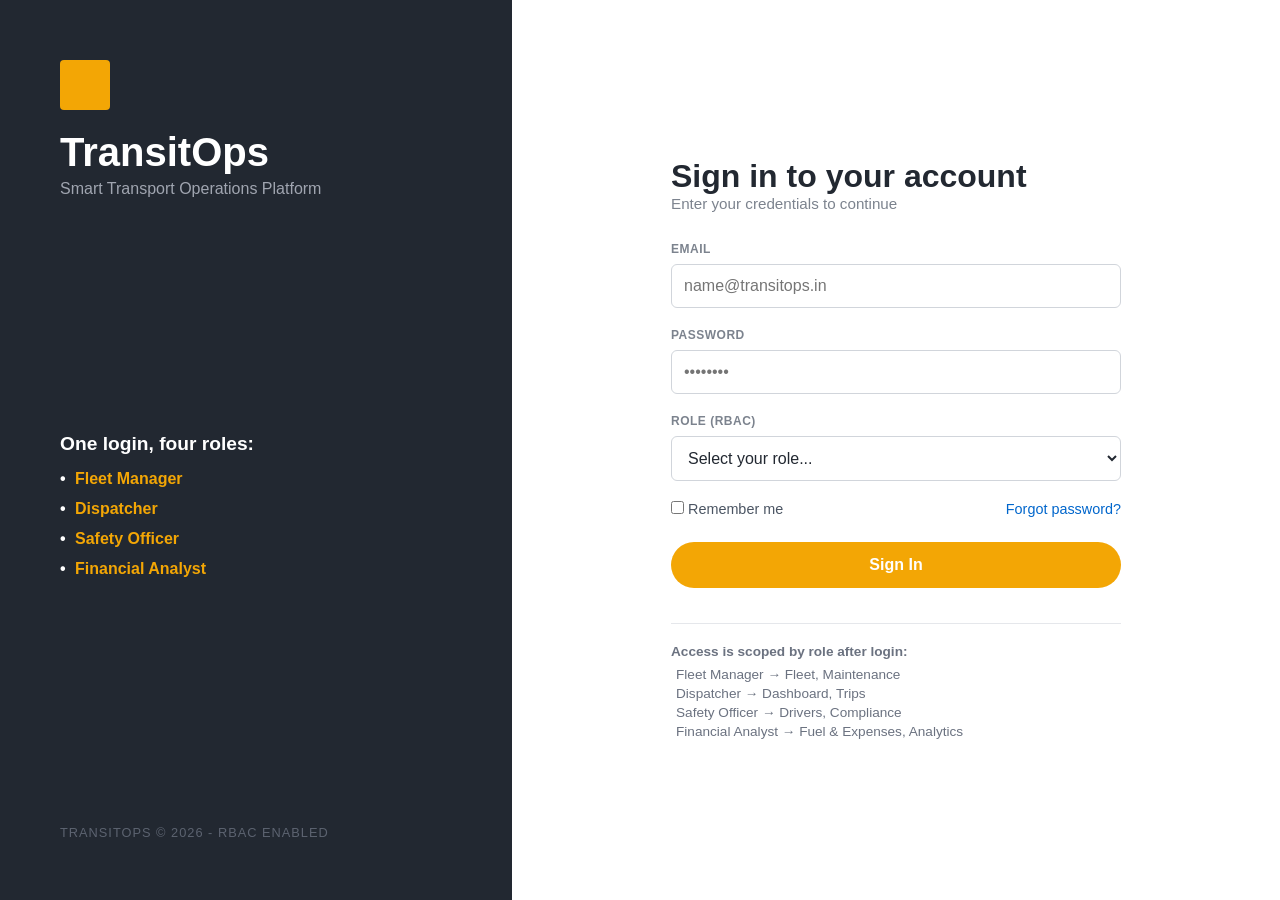
==== index.html @ 2f9e1c1c "Set up the split-screen login page structure and added a basic JavaScript check to handle role-based" ====
<!DOCTYPE html>
<html lang="en">
<head>
    <meta charset="UTF-8">
    <meta name="viewport" content="width=device-width, initial-scale=1.0">
    <title>TransitOps - Authentication</title>
    <link rel="stylesheet" href="styles.css">
</head>
<body>

    <!-- Main Container splitting the page in half -->
    <div class="auth-container">
        
        <!-- Left Banner Sidebar -->
        <div class="auth-sidebar">
            <div class="logo-section">
                <div class="logo-box"></div>
                <h1>TransitOps</h1>
                <p>Smart Transport Operations Platform</p>
            </div>
            
            <div class="info-section">
                <h3>One login, four roles:</h3>
                <ul>
                    <li>Fleet Manager</li>
                    <li>Dispatcher</li>
                    <li>Safety Officer</li>
                    <li>Financial Analyst</li>
                </ul>
            </div>
            
            <div class="footer-text">
                TRANSITOPS © 2026 - RBAC ENABLED
            </div>
        </div>
        
        <!-- Right Login Form Panel -->
        <div class="auth-form-panel">
            <div class="form-wrapper">
                <h2>Sign in to your account</h2>
                <p class="subtitle">Enter your credentials to continue</p>
                
                <!-- Error Message Banner (Hidden by default) -->
                <div id="error-message" class="error-banner" style="display: none;">
                    ✖ Invalid credentials. Please try again.
                </div>
                
                <form id="login-form">
                    <div class="input-group">
                        <label for="email">EMAIL</label>
                        <input type="email" id="email" placeholder="name@transitops.in" required>
                    </div>
                    
                    <div class="input-group">
                        <label for="password">PASSWORD</label>
                        <input type="password" id="password" placeholder="••••••••" required>
                    </div>
                    
                    <div class="input-group">
                        <label for="role">ROLE (RBAC)</label>
                        <select id="role" required>
                            <option value="">Select your role...</option>
                            <option value="Fleet Manager">Fleet Manager</option>
                            <option value="Dispatcher">Dispatcher</option>
                            <option value="Safety Officer">Safety Officer</option>
                            <option value="Financial Analyst">Financial Analyst</option>
                        </select>
                    </div>
                    
                    <div class="form-options">
                        <label class="checkbox-container">
                            <input type="checkbox" id="remember-me"> Remember me
                        </label>
                        <a href="#" class="forgot-link">Forgot password?</a>
                    </div>
                    
                    <button type="submit" class="btn-signin">Sign In</button>
                </form>
                
                <div class="scoped-info">
                    <p><strong>Access is scoped by role after login:</strong></p>
                    <ul>
                        <li>Fleet Manager → Fleet, Maintenance</li>
                        <li>Dispatcher → Dashboard, Trips</li>
                        <li>Safety Officer → Drivers, Compliance</li>
                        <li>Financial Analyst → Fuel & Expenses, Analytics</li>
                    </ul>
                </div>
            </div>
        </div>
        
    </div>

    <script src="auth.js"></script>
</body>
</html>
---- styles.css ----
/* Basic Reset */
* {
    margin: 0;
    padding: 0;
    box-sizing: border-box;
    font-family: 'Segoe UI', Tahoma, Geneva, Verdana, sans-serif;
}

body, html {
    height: 100%;
    background-color: #f8f9fa;
}

/* Split-screen container layout */
.auth-container {
    display: flex;
    height: 100vh;
    width: 100vw;
}

/* Left Dark Side Panel */
.auth-sidebar {
    width: 40%;
    background-color: #222831;
    color: #ffffff;
    padding: 60px;
    display: flex;
    flex-direction: column;
    justify-content: space-between;
}

.logo-box {
    width: 50px;
    height: 50px;
    background-color: #f3a605;
    margin-bottom: 20px;
    border-radius: 4px;
}

.logo-section h1 {
    font-size: 2.5rem;
    font-weight: 600;
}

.logo-section p {
    color: #a0a5b0;
    margin-top: 5px;
}

.info-section h3 {
    font-size: 1.2rem;
    margin-bottom: 15px;
    color: #ffffff;
}

.info-section ul {
    list-style: none;
}

.info-section li {
    margin-bottom: 12px;
    color: #f3a605;
    font-weight: bold;
    padding-left: 15px;
    position: relative;
}

.info-section li::before {
    content: "•";
    position: absolute;
    left: 0;
    color: #ffffff;
}

.footer-text {
    font-size: 0.8rem;
    color: #5c6370;
    letter-spacing: 1px;
}

/* Right Light Side Form Panel */
.auth-form-panel {
    width: 60%;
    background-color: #ffffff;
    display: flex;
    justify-content: center;
    align-items: center;
    padding: 40px;
}

.form-wrapper {
    width: 100%;
    max-width: 450px;
}

.form-wrapper h2 {
    font-size: 2rem;
    color: #222831;
}

.subtitle {
    color: #7c838e;
    margin-bottom: 30px;
    font-size: 0.95rem;
}

/* Forms and Inputs styling */
.input-group {
    margin-bottom: 20px;
}

.input-group label {
    display: block;
    font-size: 0.75rem;
    font-weight: bold;
    color: #7c838e;
    margin-bottom: 8px;
    letter-spacing: 0.5px;
}

.input-group input, .input-group select {
    width: 100%;
    padding: 12px;
    border: 1px solid #d1d5db;
    border-radius: 6px;
    font-size: 1rem;
    color: #222831;
    outline: none;
    background-color: #ffffff;
}

.input-group input:focus, .input-group select:focus {
    border-color: #f3a605;
}

.form-options {
    display: flex;
    justify-content: space-between;
    align-items: center;
    font-size: 0.9rem;
    margin-bottom: 25px;
}

.checkbox-container {
    color: #4b5563;
    cursor: pointer;
}

.forgot-link {
    color: #0066cc;
    text-decoration: none;
}

.forgot-link:hover {
    text-decoration: underline;
}

/* Action button matches mockup color primary */
.btn-signin {
    width: 100%;
    padding: 14px;
    background-color: #f3a605;
    color: #ffffff;
    border: none;
    border-radius: 25px;
    font-size: 1rem;
    font-weight: bold;
    cursor: pointer;
    transition: background 0.2s ease;
}

.btn-signin:hover {
    background-color: #d99404;
}

/* Error message styling box */
.error-banner {
    background-color: #fee2e2;
    border: 1px dashed #ef4444;
    color: #b91c1c;
    padding: 12px;
    border-radius: 6px;
    margin-bottom: 20px;
    font-size: 0.9rem;
}

/* Lower help text matching wireframe notes */
.scoped-info {
    margin-top: 35px;
    border-top: 1px solid #e5e7eb;
    padding-top: 20px;
    font-size: 0.85rem;
    color: #6b7280;
}

.scoped-info ul {
    margin-top: 8px;
    list-style-type: none;
    padding-left: 5px;
}

.scoped-info li {
    margin-bottom: 4px;
}
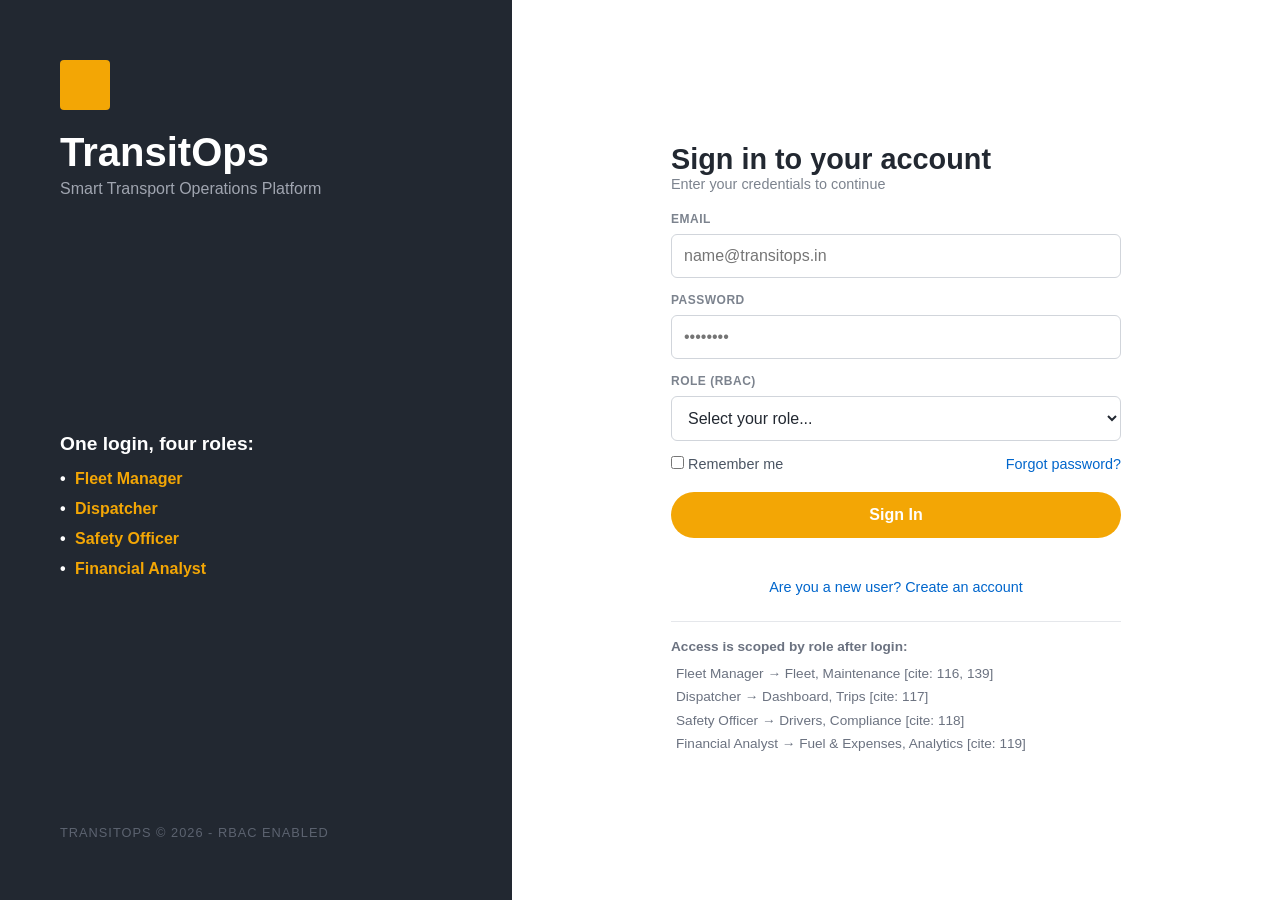
==== commit eacb7029: "Integrated dynamic signup capabilities for new user registrations alongside an attempt-counting secu" ====
--- a/index.html
+++ b/index.html
@@ -8,17 +8,14 @@
 </head>
 <body>
 
-    <!-- Main Container splitting the page in half -->
     <div class="auth-container">
         
-        <!-- Left Banner Sidebar -->
         <div class="auth-sidebar">
             <div class="logo-section">
                 <div class="logo-box"></div>
                 <h1>TransitOps</h1>
                 <p>Smart Transport Operations Platform</p>
             </div>
-            
             <div class="info-section">
                 <h3>One login, four roles:</h3>
                 <ul>
@@ -28,21 +25,17 @@
                     <li>Financial Analyst</li>
                 </ul>
             </div>
-            
-            <div class="footer-text">
-                TRANSITOPS © 2026 - RBAC ENABLED
-            </div>
+            <div class="footer-text">TRANSITOPS © 2026 - RBAC ENABLED</div>
         </div>
         
-        <!-- Right Login Form Panel -->
         <div class="auth-form-panel">
             <div class="form-wrapper">
-                <h2>Sign in to your account</h2>
-                <p class="subtitle">Enter your credentials to continue</p>
+                <h2 id="form-title">Sign in to your account</h2>
+                <p id="form-subtitle" class="subtitle">Enter your credentials to continue</p>
                 
-                <!-- Error Message Banner (Hidden by default) -->
                 <div id="error-message" class="error-banner" style="display: none;">
-                    ✖ Invalid credentials. Please try again.
+                    <span id="error-text">✖ Invalid credentials.</span> 
+                    <strong id="lock-warning"></strong>
                 </div>
                 
                 <form id="login-form">
@@ -67,23 +60,27 @@
                         </select>
                     </div>
                     
-                    <div class="form-options">
+                    <div id="remember-row" class="form-options">
                         <label class="checkbox-container">
                             <input type="checkbox" id="remember-me"> Remember me
                         </label>
                         <a href="#" class="forgot-link">Forgot password?</a>
                     </div>
                     
-                    <button type="submit" class="btn-signin">Sign In</button>
+                    <button type="submit" id="btn-submit" class="btn-signin">Sign In</button>
+                    
+                    <div class="toggle-container">
+                        <a href="#" id="toggle-auth-mode">Are you a new user? Create an account</a>
+                    </div>
                 </form>
                 
                 <div class="scoped-info">
                     <p><strong>Access is scoped by role after login:</strong></p>
                     <ul>
-                        <li>Fleet Manager → Fleet, Maintenance</li>
-                        <li>Dispatcher → Dashboard, Trips</li>
-                        <li>Safety Officer → Drivers, Compliance</li>
-                        <li>Financial Analyst → Fuel & Expenses, Analytics</li>
+                        <li>Fleet Manager → Fleet, Maintenance [cite: 116, 139]</li>
+                        <li>Dispatcher → Dashboard, Trips [cite: 117]</li>
+                        <li>Safety Officer → Drivers, Compliance [cite: 118]</li>
+                        <li>Financial Analyst → Fuel & Expenses, Analytics [cite: 119]</li>
                     </ul>
                 </div>
             </div>
@@ -91,6 +88,6 @@
         
     </div>
 
-    <script src="auth.js"></script>
+    <script src="script.js"></script>
 </body>
 </html>
--- a/styles.css
+++ b/styles.css
@@ -85,7 +85,7 @@
     display: flex;
     justify-content: center;
     align-items: center;
-    padding: 40px;
+    padding: 30px 40px;
 }
 
 .form-wrapper {
@@ -94,19 +94,19 @@
 }
 
 .form-wrapper h2 {
-    font-size: 2rem;
+    font-size: 1.8rem;
     color: #222831;
 }
 
 .subtitle {
     color: #7c838e;
-    margin-bottom: 30px;
-    font-size: 0.95rem;
+    margin-bottom: 20px;
+    font-size: 0.9rem;
 }
 
 /* Forms and Inputs styling */
 .input-group {
-    margin-bottom: 20px;
+    margin-bottom: 15px;
 }
 
 .input-group label {
@@ -138,7 +138,7 @@
     justify-content: space-between;
     align-items: center;
     font-size: 0.9rem;
-    margin-bottom: 25px;
+    margin-bottom: 20px;
 }
 
 .checkbox-container {
@@ -166,6 +166,7 @@
     font-size: 1rem;
     font-weight: bold;
     cursor: pointer;
+    margin-bottom: 25px;
     transition: background 0.2s ease;
 }
 
@@ -186,11 +187,12 @@
 
 /* Lower help text matching wireframe notes */
 .scoped-info {
-    margin-top: 35px;
+    margin-top: 25px;
     border-top: 1px solid #e5e7eb;
-    padding-top: 20px;
+    padding-top: 15px;
     font-size: 0.85rem;
     color: #6b7280;
+    line-height: 1.4;
 }
 
 .scoped-info ul {
@@ -201,4 +203,27 @@
 
 .scoped-info li {
     margin-bottom: 4px;
+}
+/* Styling for the New User toggle link */
+.toggle-container {
+    text-align: center;
+    margin-top: 15px;
+}
+
+.toggle-container a {
+    font-size: 0.9rem;
+    color: #0066cc;
+    text-decoration: none;
+    font-weight: 500;
+}
+
+.toggle-container a:hover {
+    text-decoration: underline;
+}
+
+/* Disabled input state when an account gets locked out */
+input:disabled, select:disabled, button:disabled {
+    background-color: #f3f4f6;
+    color: #9ca3af;
+    cursor: not-allowed;
 }
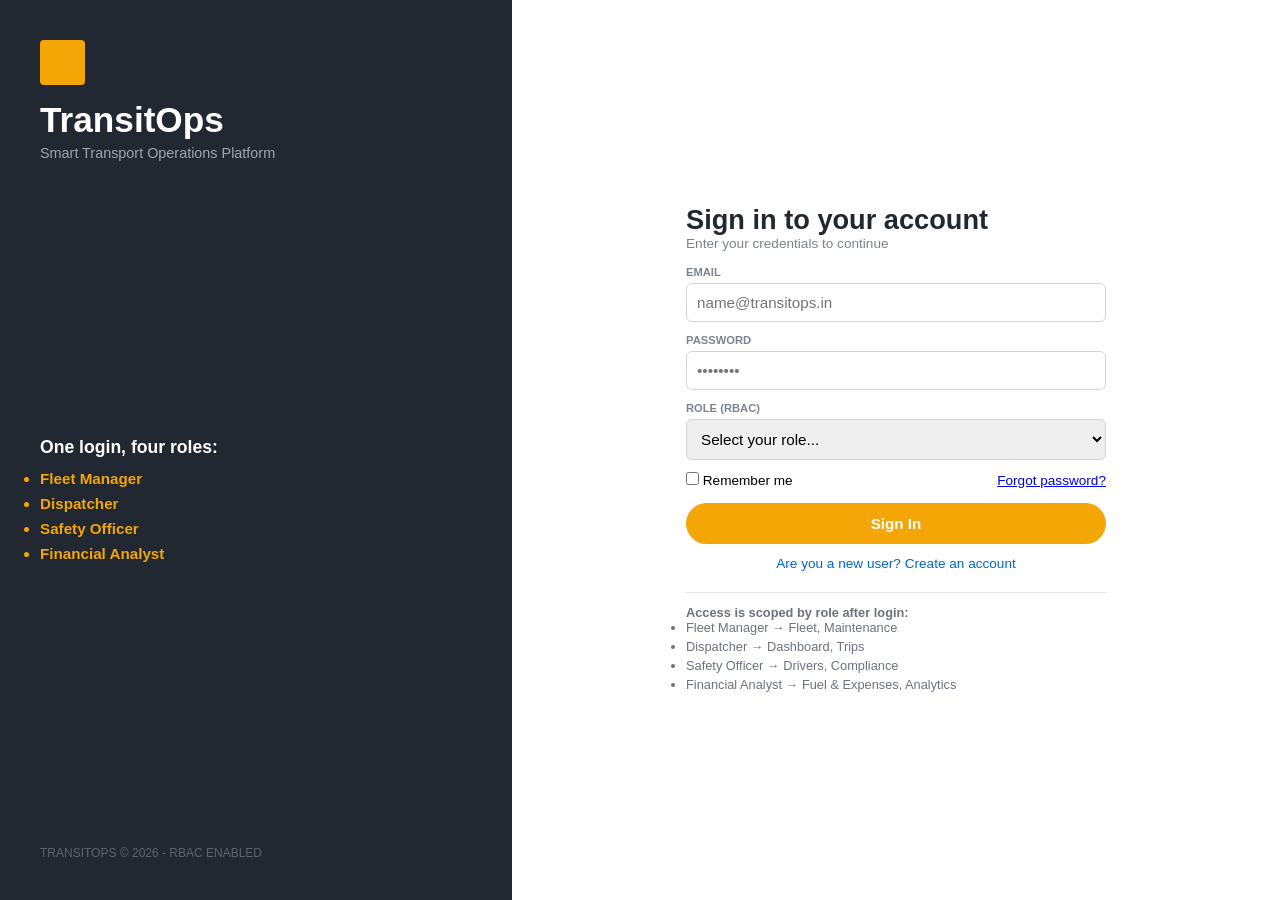
==== commit cee42d82: "Fixed layout constraint overflows using strict body viewport clipping and optimized element paddings" ====
--- a/index.html
+++ b/index.html
@@ -35,7 +35,7 @@
                 
                 <div id="error-message" class="error-banner" style="display: none;">
                     <span id="error-text">✖ Invalid credentials.</span> 
-                    <strong id="lock-warning"></strong>
+                    <span id="lock-warning" style="display: block; font-weight: bold; margin-top: 4px;"></span>
                 </div>
                 
                 <form id="login-form">
@@ -77,10 +77,10 @@
                 <div class="scoped-info">
                     <p><strong>Access is scoped by role after login:</strong></p>
                     <ul>
-                        <li>Fleet Manager → Fleet, Maintenance [cite: 116, 139]</li>
-                        <li>Dispatcher → Dashboard, Trips [cite: 117]</li>
-                        <li>Safety Officer → Drivers, Compliance [cite: 118]</li>
-                        <li>Financial Analyst → Fuel & Expenses, Analytics [cite: 119]</li>
+                        <li>Fleet Manager → Fleet, Maintenance</li>
+                        <li>Dispatcher → Dashboard, Trips</li>
+                        <li>Safety Officer → Drivers, Compliance</li>
+                        <li>Financial Analyst → Fuel & Expenses, Analytics</li>
                     </ul>
                 </div>
             </div>
--- a/styles.css
+++ b/styles.css
@@ -1,4 +1,3 @@
-/* Basic Reset */
 * {
     margin: 0;
     padding: 0;
@@ -8,220 +7,162 @@
 
 body, html {
     height: 100%;
+    max-height: 100vh;
+    overflow: hidden; /* Strictly locks out accidental window scrolling */
     background-color: #f8f9fa;
 }
 
-/* Split-screen container layout */
 .auth-container {
     display: flex;
     height: 100vh;
     width: 100vw;
 }
 
-/* Left Dark Side Panel */
 .auth-sidebar {
     width: 40%;
     background-color: #222831;
     color: #ffffff;
-    padding: 60px;
+    padding: 40px; /* Reduced to balance space */
     display: flex;
     flex-direction: column;
     justify-content: space-between;
 }
 
 .logo-box {
-    width: 50px;
-    height: 50px;
+    width: 45px;
+    height: 45px;
     background-color: #f3a605;
-    margin-bottom: 20px;
+    margin-bottom: 15px;
     border-radius: 4px;
 }
 
 .logo-section h1 {
-    font-size: 2.5rem;
+    font-size: 2.2rem;
     font-weight: 600;
 }
 
 .logo-section p {
     color: #a0a5b0;
     margin-top: 5px;
+    font-size: 0.9rem;
 }
 
 .info-section h3 {
-    font-size: 1.2rem;
-    margin-bottom: 15px;
-    color: #ffffff;
-}
-
-.info-section ul {
-    list-style: none;
+    font-size: 1.1rem;
+    margin-bottom: 12px;
 }
 
 .info-section li {
-    margin-bottom: 12px;
+    margin-bottom: 8px;
     color: #f3a605;
     font-weight: bold;
-    padding-left: 15px;
-    position: relative;
-}
-
-.info-section li::before {
-    content: "•";
-    position: absolute;
-    left: 0;
-    color: #ffffff;
+    font-size: 0.95rem;
 }
 
 .footer-text {
-    font-size: 0.8rem;
+    font-size: 0.75rem;
     color: #5c6370;
-    letter-spacing: 1px;
 }
 
-/* Right Light Side Form Panel */
 .auth-form-panel {
     width: 60%;
     background-color: #ffffff;
     display: flex;
     justify-content: center;
     align-items: center;
-    padding: 30px 40px;
+    padding: 20px 40px; /* Compact padding to push items inward */
 }
 
 .form-wrapper {
     width: 100%;
-    max-width: 450px;
+    max-width: 420px;
 }
 
 .form-wrapper h2 {
-    font-size: 1.8rem;
+    font-size: 1.7rem;
     color: #222831;
 }
 
 .subtitle {
     color: #7c838e;
-    margin-bottom: 20px;
-    font-size: 0.9rem;
+    margin-bottom: 15px;
+    font-size: 0.85rem;
 }
 
-/* Forms and Inputs styling */
 .input-group {
-    margin-bottom: 15px;
+    margin-bottom: 12px; /* Very tight spacing footprint */
 }
 
 .input-group label {
     display: block;
-    font-size: 0.75rem;
+    font-size: 0.7rem;
     font-weight: bold;
     color: #7c838e;
-    margin-bottom: 8px;
-    letter-spacing: 0.5px;
+    margin-bottom: 5px;
 }
 
 .input-group input, .input-group select {
     width: 100%;
-    padding: 12px;
+    padding: 10px;
     border: 1px solid #d1d5db;
     border-radius: 6px;
-    font-size: 1rem;
-    color: #222831;
-    outline: none;
-    background-color: #ffffff;
-}
-
-.input-group input:focus, .input-group select:focus {
-    border-color: #f3a605;
+    font-size: 0.95rem;
 }
 
 .form-options {
     display: flex;
     justify-content: space-between;
     align-items: center;
-    font-size: 0.9rem;
-    margin-bottom: 20px;
+    font-size: 0.85rem;
+    margin-bottom: 15px;
 }
 
-.checkbox-container {
-    color: #4b5563;
+.btn-signin {
+    width: 100%;
+    padding: 12px;
+    background-color: #f3a605;
+    color: #ffffff;
+    border: none;
+    border-radius: 25px;
+    font-size: 0.95rem;
+    font-weight: bold;
     cursor: pointer;
 }
 
-.forgot-link {
+.toggle-container {
+    text-align: center;
+    margin-top: 10px;
+}
+
+.toggle-container a {
+    font-size: 0.85rem;
     color: #0066cc;
     text-decoration: none;
 }
 
-.forgot-link:hover {
-    text-decoration: underline;
-}
-
-/* Action button matches mockup color primary */
-.btn-signin {
-    width: 100%;
-    padding: 14px;
-    background-color: #f3a605;
-    color: #ffffff;
-    border: none;
-    border-radius: 25px;
-    font-size: 1rem;
-    font-weight: bold;
-    cursor: pointer;
-    margin-bottom: 25px;
-    transition: background 0.2s ease;
-}
-
-.btn-signin:hover {
-    background-color: #d99404;
-}
-
-/* Error message styling box */
+/* Compact Error Box styling */
 .error-banner {
     background-color: #fee2e2;
     border: 1px dashed #ef4444;
     color: #b91c1c;
-    padding: 12px;
+    padding: 8px 12px;
     border-radius: 6px;
-    margin-bottom: 20px;
-    font-size: 0.9rem;
+    margin-bottom: 15px;
+    font-size: 0.85rem;
 }
 
-/* Lower help text matching wireframe notes */
 .scoped-info {
-    margin-top: 25px;
+    margin-top: 20px;
     border-top: 1px solid #e5e7eb;
-    padding-top: 15px;
-    font-size: 0.85rem;
+    padding-top: 12px;
+    font-size: 0.8rem;
     color: #6b7280;
-    line-height: 1.4;
-}
-
-.scoped-info ul {
-    margin-top: 8px;
-    list-style-type: none;
-    padding-left: 5px;
 }
 
 .scoped-info li {
     margin-bottom: 4px;
 }
-/* Styling for the New User toggle link */
-.toggle-container {
-    text-align: center;
-    margin-top: 15px;
-}
 
-.toggle-container a {
-    font-size: 0.9rem;
-    color: #0066cc;
-    text-decoration: none;
-    font-weight: 500;
-}
-
-.toggle-container a:hover {
-    text-decoration: underline;
-}
-
-/* Disabled input state when an account gets locked out */
 input:disabled, select:disabled, button:disabled {
     background-color: #f3f4f6;
     color: #9ca3af;
